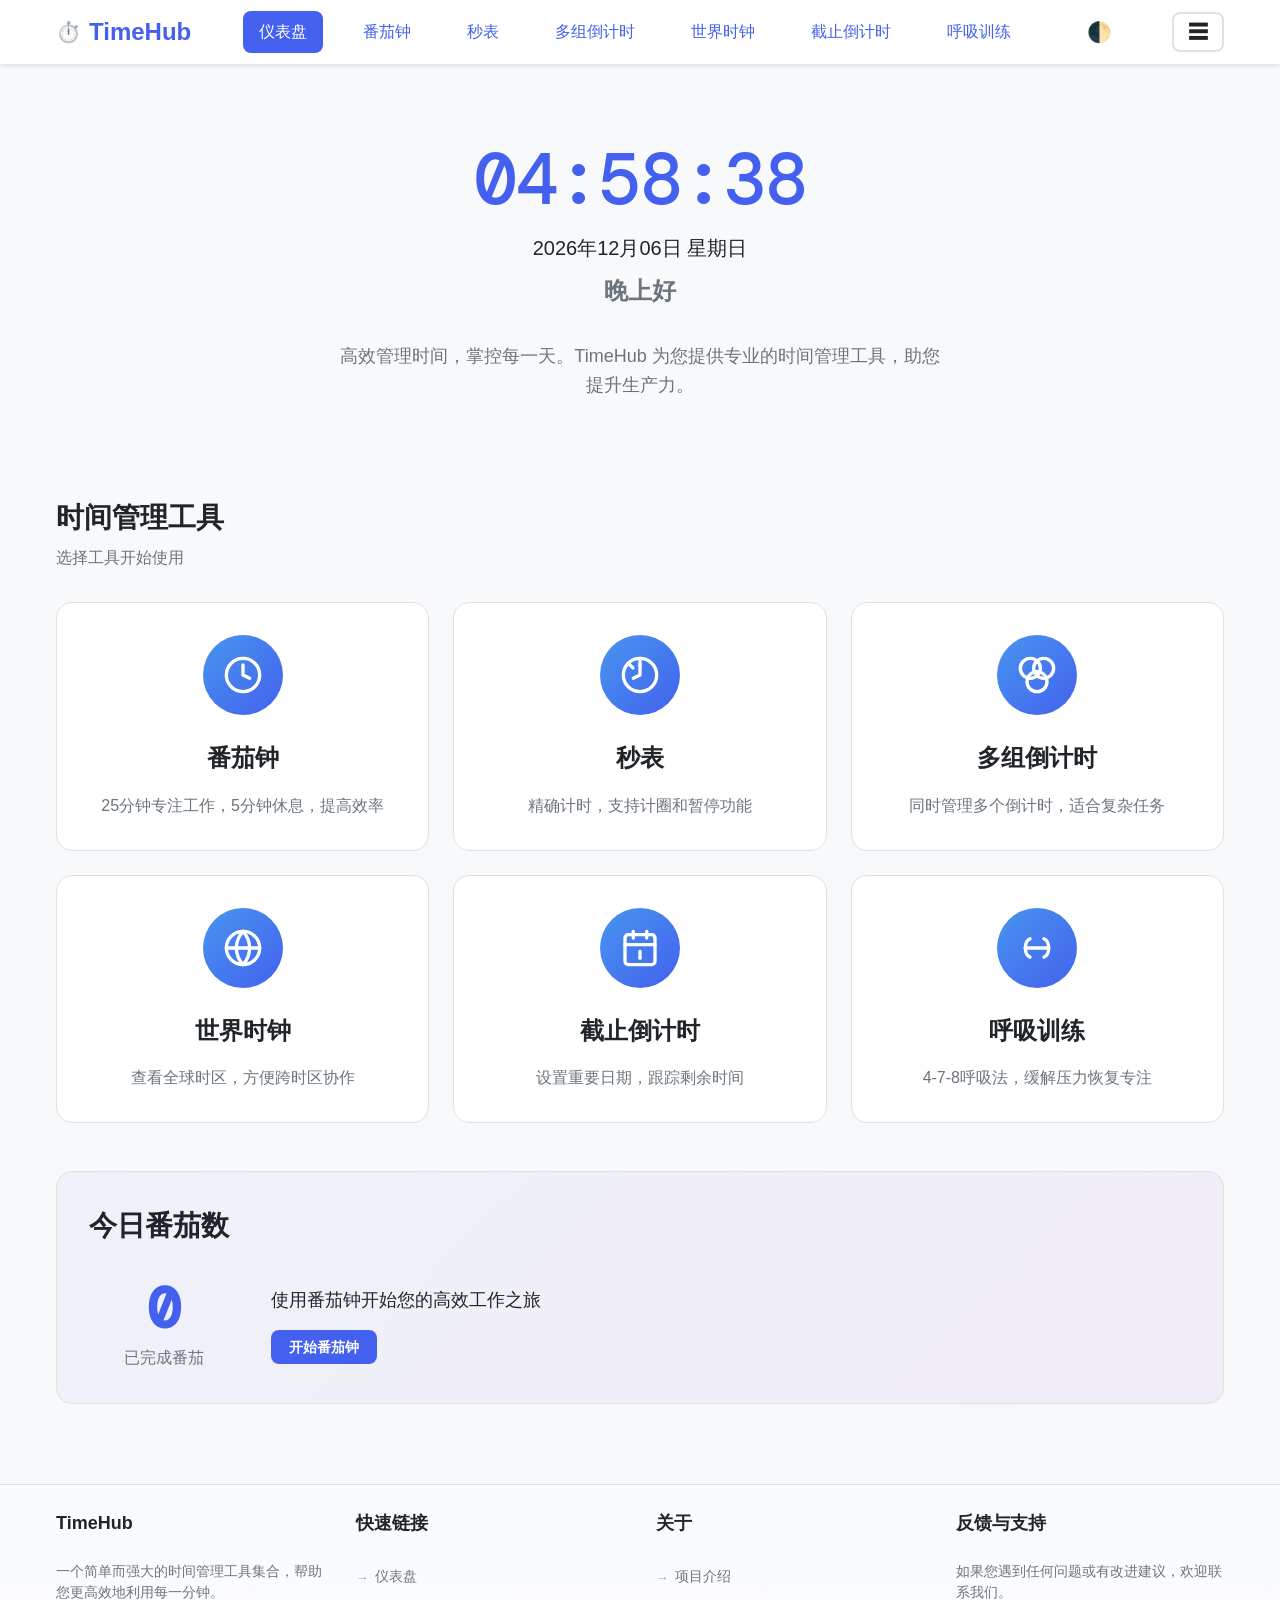
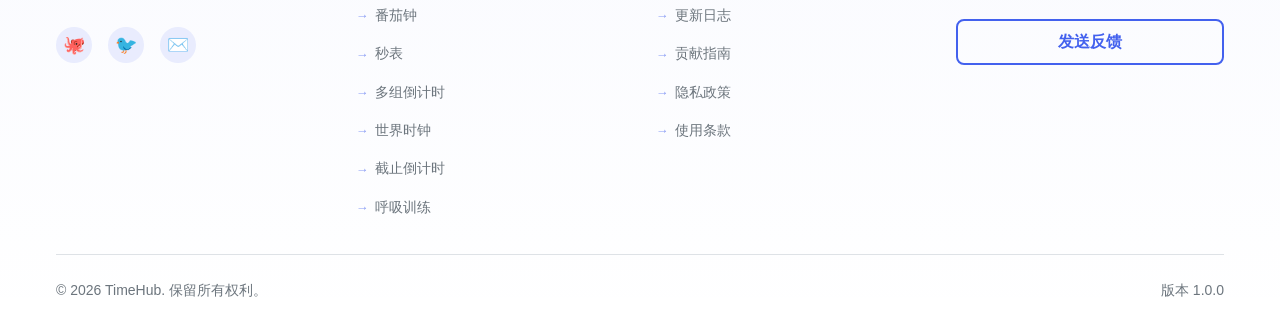
==== index.html @ 6e2247e0 "chore: 导入项目现状作为基线（修复前存档） TimeHub 纯前端时间管理工具集：番茄钟 / 秒表 / 多组倒计时 / 世界时钟 / 截止倒计时 / 呼吸训练，Vanilla JS + CSS，" ====
<!DOCTYPE html>
<html lang="zh-CN">
<head>
  <meta charset="UTF-8">
  <meta name="viewport" content="width=device-width, initial-scale=1.0">
  <title>TimeHub - 您的时间管理工具集</title>
  <meta name="description" content="TimeHub是一个集成了番茄钟、秒表、多组倒计时、世界时钟、截止倒计时和呼吸训练的时间管理工具网站。">
  <meta name="keywords" content="时间管理,番茄钟,秒表,倒计时,世界时钟,呼吸训练,工具集">
  <meta name="author" content="TimeHub Team">

  <!-- 样式表 -->
  <link rel="stylesheet" href="css/base.css">
  <link rel="stylesheet" href="css/layout.css">
  <link rel="stylesheet" href="css/components.css">
  <link rel="stylesheet" href="css/dashboard.css">

  <!-- 图标 -->
  <link rel="icon" href="assets/icons/dashboard.svg" type="image/svg+xml">

  <!-- PWA 相关（可选） -->
  <meta name="theme-color" content="#C0392B">
  <link rel="manifest" href="manifest.json" crossorigin="use-credentials">

  <!-- iOS 支持 -->
  <meta name="apple-mobile-web-app-capable" content="yes">
  <meta name="apple-mobile-web-app-status-bar-style" content="black-translucent">
  <link rel="apple-touch-icon" href="assets/icons/dashboard.svg">
</head>
<body>
  <!-- 导航栏 -->
  <header class="navbar">
    <div class="container">
      <a href="index.html" class="logo">
        <span class="logo-icon">⏱️</span>
        TimeHub
      </a>

      <nav class="nav-links">
        <a href="index.html" class="nav-link active">仪表盘</a>
        <a href="pomodoro.html" class="nav-link">番茄钟</a>
        <a href="stopwatch.html" class="nav-link">秒表</a>
        <a href="countdown.html" class="nav-link">多组倒计时</a>
        <a href="worldclock.html" class="nav-link">世界时钟</a>
        <a href="deadline.html" class="nav-link">截止倒计时</a>
        <a href="breathing.html" class="nav-link">呼吸训练</a>
      </nav>

      <!-- 主题切换按钮 -->
      <button class="theme-toggle" aria-label="切换主题">
        <span class="theme-icon">🌙</span>
      </button>

      <!-- 移动端菜单按钮 -->
      <button class="btn btn-secondary mobile-menu-btn desktop-hidden" aria-label="打开菜单">
        <span class="menu-icon">☰</span>
      </button>
    </div>
  </header>

  <!-- 移动端菜单（隐藏） -->
  <div class="mobile-menu mobile-hidden">
    <div class="mobile-menu-content">
      <a href="index.html" class="mobile-nav-link active">仪表盘</a>
      <a href="pomodoro.html" class="mobile-nav-link">番茄钟</a>
      <a href="stopwatch.html" class="mobile-nav-link">秒表</a>
      <a href="countdown.html" class="mobile-nav-link">多组倒计时</a>
      <a href="worldclock.html" class="mobile-nav-link">世界时钟</a>
      <a href="deadline.html" class="mobile-nav-link">截止倒计时</a>
      <a href="breathing.html" class="mobile-nav-link">呼吸训练</a>
    </div>
  </div>

  <!-- 主内容 -->
  <main class="main-content">
    <div class="container">
      <!-- 顶部大区域：实时时钟、日期、问候语 -->
      <section class="hero-section">
        <div class="hero-content">
          <div class="clock-container">
            <div class="digital-clock" id="digital-clock">00:00:00</div>
            <div class="date-greeting">
              <span class="today-date" id="today-date">2024年1月1日 星期一</span>
              <span class="greeting" id="greeting">早上好</span>
            </div>
          </div>
          <div class="hero-description">
            <p>高效管理时间，掌控每一天。TimeHub 为您提供专业的时间管理工具，助您提升生产力。</p>
          </div>
        </div>
      </section>

      <!-- 功能入口卡片网格 -->
      <section class="tools-section">
        <div class="section-header">
          <h2 class="section-title">时间管理工具</h2>
          <p class="section-subtitle">选择工具开始使用</p>
        </div>

        <div class="tools-grid">
          <!-- 番茄钟卡片 -->
          <a href="pomodoro.html" class="tool-card">
            <div class="tool-icon-wrapper">
              <img src="assets/icons/pomodoro.svg" alt="番茄钟" class="tool-icon">
            </div>
            <h3 class="tool-name">番茄钟</h3>
            <p class="tool-description">25分钟专注工作，5分钟休息，提高效率</p>
          </a>

          <!-- 秒表卡片 -->
          <a href="stopwatch.html" class="tool-card">
            <div class="tool-icon-wrapper">
              <img src="assets/icons/stopwatch.svg" alt="秒表" class="tool-icon">
            </div>
            <h3 class="tool-name">秒表</h3>
            <p class="tool-description">精确计时，支持计圈和暂停功能</p>
          </a>

          <!-- 多组倒计时卡片 -->
          <a href="countdown.html" class="tool-card">
            <div class="tool-icon-wrapper">
              <img src="assets/icons/multi-timer.svg" alt="多组倒计时" class="tool-icon">
            </div>
            <h3 class="tool-name">多组倒计时</h3>
            <p class="tool-description">同时管理多个倒计时，适合复杂任务</p>
          </a>

          <!-- 世界时钟卡片 -->
          <a href="worldclock.html" class="tool-card">
            <div class="tool-icon-wrapper">
              <img src="assets/icons/world-clock.svg" alt="世界时钟" class="tool-icon">
            </div>
            <h3 class="tool-name">世界时钟</h3>
            <p class="tool-description">查看全球时区，方便跨时区协作</p>
          </a>

          <!-- 截止倒计时卡片 -->
          <a href="deadline.html" class="tool-card">
            <div class="tool-icon-wrapper">
              <img src="assets/icons/deadline.svg" alt="截止倒计时" class="tool-icon">
            </div>
            <h3 class="tool-name">截止倒计时</h3>
            <p class="tool-description">设置重要日期，跟踪剩余时间</p>
          </a>

          <!-- 呼吸训练卡片 -->
          <a href="breathing.html" class="tool-card">
            <div class="tool-icon-wrapper">
              <img src="assets/icons/breathing.svg" alt="呼吸训练" class="tool-icon">
            </div>
            <h3 class="tool-name">呼吸训练</h3>
            <p class="tool-description">4-7-8呼吸法，缓解压力恢复专注</p>
          </a>
        </div>
      </section>

      <!-- 底部小区域：今日番茄数预览 -->
      <section class="tomato-preview">
        <div class="section-header">
          <h2 class="section-title">今日番茄数</h2>
        </div>
        <div class="tomato-stats">
          <div class="tomato-count">
            <span class="tomato-number" id="today-tomatoes">0</span>
            <span class="tomato-label">已完成番茄</span>
          </div>
          <div class="tomato-hint">
            <p>使用番茄钟开始您的高效工作之旅</p>
            <a href="pomodoro.html" class="btn btn-primary btn-sm">开始番茄钟</a>
          </div>
        </div>
      </section>
    </div>
  </main>

  <!-- 页脚 -->
  <footer class="footer">
    <div class="container">
      <div class="footer-content">
        <div class="footer-section">
          <h3 class="footer-title">TimeHub</h3>
          <p class="footer-description">
            一个简单而强大的时间管理工具集合，帮助您更高效地利用每一分钟。
          </p>
          <div class="footer-social">
            <a href="#" class="social-link" aria-label="GitHub">
              <span class="social-icon">🐙</span>
            </a>
            <a href="#" class="social-link" aria-label="Twitter">
              <span class="social-icon">🐦</span>
            </a>
            <a href="#" class="social-link" aria-label="Email">
              <span class="social-icon">✉️</span>
            </a>
          </div>
        </div>

        <div class="footer-section">
          <h3 class="footer-title">快速链接</h3>
          <ul class="footer-links">
            <li><a href="index.html">仪表盘</a></li>
            <li><a href="pomodoro.html">番茄钟</a></li>
            <li><a href="stopwatch.html">秒表</a></li>
            <li><a href="countdown.html">多组倒计时</a></li>
            <li><a href="worldclock.html">世界时钟</a></li>
            <li><a href="deadline.html">截止倒计时</a></li>
            <li><a href="breathing.html">呼吸训练</a></li>
          </ul>
        </div>

        <div class="footer-section">
          <h3 class="footer-title">关于</h3>
          <ul class="footer-links">
            <li><a href="#">项目介绍</a></li>
            <li><a href="#">更新日志</a></li>
            <li><a href="#">贡献指南</a></li>
            <li><a href="#">隐私政策</a></li>
            <li><a href="#">使用条款</a></li>
          </ul>
        </div>

        <div class="footer-section">
          <h3 class="footer-title">反馈与支持</h3>
          <p class="footer-description">
            如果您遇到任何问题或有改进建议，欢迎联系我们。
          </p>
          <a href="mailto:support@timehub.example.com" class="btn btn-outline">发送反馈</a>
        </div>
      </div>

      <div class="footer-bottom">
        <p>&copy; <span id="current-year">2024</span> TimeHub. 保留所有权利。</p>
        <p class="footer-version">版本 <span id="app-version">1.0.0</span></p>
      </div>
    </div>
  </footer>

  <!-- JavaScript 文件 -->
  <script src="js/common.js"></script>
  <script src="js/toast.js"></script>
  <script src="js/utils.js"></script>
  <script src="js/dashboard.js"></script>

  <!-- 内联脚本 -->
  <script>
    // 设置当前年份和应用版本
    document.getElementById('current-year').textContent = new Date().getFullYear();
    document.getElementById('app-version').textContent = TimeHub?.CONSTANTS?.VERSION || '1.0.0';

    // ===== 实时时钟功能 =====
    function updateClock() {
      const now = new Date();
      const hours = now.getHours().toString().padStart(2, '0');
      const minutes = now.getMinutes().toString().padStart(2, '0');
      const seconds = now.getSeconds().toString().padStart(2, '0');

      document.getElementById('digital-clock').textContent = `${hours}:${minutes}:${seconds}`;

      // 更新日期（中文格式）
      const year = now.getFullYear();
      const month = (now.getMonth() + 1).toString().padStart(2, '0');
      const day = now.getDate().toString().padStart(2, '0');
      const weekdays = ['星期日', '星期一', '星期二', '星期三', '星期四', '星期五', '星期六'];
      const weekday = weekdays[now.getDay()];

      document.getElementById('today-date').textContent = `${year}年${month}月${day}日 ${weekday}`;

      // 更新问候语
      const hour = now.getHours();
      let greeting = '晚上好';
      if (hour >= 5 && hour < 12) {
        greeting = '早上好';
      } else if (hour >= 12 && hour < 18) {
        greeting = '下午好';
      }
      document.getElementById('greeting').textContent = greeting;
    }

    // ===== 今日番茄数功能 =====
    function updateTomatoCount() {
      // 从localStorage读取今日番茄数
      // 假设数据存储在'timehub_pomodoro_stats'键中
      const today = new Date().toISOString().split('T')[0]; // YYYY-MM-DD
      const stats = TimeHubUtils.getLocalStorage('timehub_pomodoro_stats', {});
      const todayCount = stats[today] || 0;

      document.getElementById('today-tomatoes').textContent = todayCount;
    }

    // ===== 初始化 =====
    // 立即更新一次
    updateClock();
    updateTomatoCount();

    // 每秒更新时钟
    setInterval(updateClock, 1000);

    // 每30秒更新一次番茄数（防止其他页面更新数据）
    setInterval(updateTomatoCount, 30000);

    // ===== 移动端菜单切换 =====
    document.querySelector('.mobile-menu-btn')?.addEventListener('click', function() {
      const menu = document.querySelector('.mobile-menu');
      menu.classList.toggle('mobile-hidden');
    });

    // 点击菜单项后关闭移动菜单
    document.querySelectorAll('.mobile-nav-link').forEach(link => {
      link.addEventListener('click', () => {
        document.querySelector('.mobile-menu').classList.add('mobile-hidden');
      });
    });

    // 点击遮罩层关闭菜单
    document.querySelector('.mobile-menu')?.addEventListener('click', function(e) {
      if (e.target === this) {
        this.classList.add('mobile-hidden');
      }
    });
  </script>

  <!-- 移动端底部导航 -->
  <div class="mobile-bottom-nav">
    <a href="index.html" class="bottom-nav-item active">
      <span class="bottom-nav-icon">🏠</span>
      <span class="bottom-nav-label">首页</span>
    </a>
    <a href="pomodoro.html" class="bottom-nav-item">
      <span class="bottom-nav-icon">🍅</span>
      <span class="bottom-nav-label">番茄</span>
    </a>
    <a href="stopwatch.html" class="bottom-nav-item">
      <span class="bottom-nav-icon">⏱️</span>
      <span class="bottom-nav-label">秒表</span>
    </a>
    <a href="worldclock.html" class="bottom-nav-item">
      <span class="bottom-nav-icon">🌐</span>
      <span class="bottom-nav-label">世界</span>
    </a>
    <a href="breathing.html" class="bottom-nav-item">
      <span class="bottom-nav-icon">🧘</span>
      <span class="bottom-nav-label">呼吸</span>
    </a>
  </div>

  <!-- Service Worker 注册 -->
  <script>
    if ('serviceWorker' in navigator) {
      window.addEventListener('load', function() {
        navigator.serviceWorker.register('sw.js').then(function(registration) {
          console.log('Service Worker 注册成功：', registration.scope);
        }).catch(function(error) {
          console.log('Service Worker 注册失败：', error);
        });
      });
    }
  </script>
</body>
</html>
---- css/base.css ----
/* TimeHub - 基础样式 (CSS变量、重置、深色模式) */
/* 版本: 1.0 */

/* ===== CSS 自定义属性 (变量) ===== */
:root {
  /* 主色系 - 蓝色主题 */
  --primary-color: #4361ee;
  --primary-dark: #3a56d4;
  --primary-light: #4895ef;
  --secondary-color: #7209b7;
  --accent-color: #f72585;

  /* 中性色 */
  --bg-color: #f8f9fa;
  --surface-color: #ffffff;
  --text-color: #212529;
  --text-secondary: #6c757d;
  --border-color: #dee2e6;
  --shadow-color: rgba(0, 0, 0, 0.1);

  /* 语义色 */
  --success-color: #4cc9f0;
  --warning-color: #f8961e;
  --danger-color: #f72585;
  --info-color: #4361ee;

  /* 间距 */
  --spacing-xs: 0.25rem;
  --spacing-sm: 0.5rem;
  --spacing-md: 1rem;
  --spacing-lg: 1.5rem;
  --spacing-xl: 2rem;
  --spacing-xxl: 3rem;

  /* 边框 */
  --border-radius-sm: 4px;
  --border-radius-md: 8px;
  --border-radius-lg: 16px;
  --border-radius-xl: 24px;
  --border-radius-round: 50%;

  /* 阴影 */
  --shadow-sm: 0 2px 4px var(--shadow-color);
  --shadow-md: 0 4px 8px var(--shadow-color);
  --shadow-lg: 0 8px 16px var(--shadow-color);
  --shadow-xl: 0 16px 32px var(--shadow-color);

  /* 过渡 */
  --transition-fast: 150ms ease;
  --transition-normal: 300ms ease;
  --transition-slow: 500ms ease;

  /* 字体 */
  --font-family: -apple-system, BlinkMacSystemFont, 'Segoe UI', Roboto, Oxygen, Ubuntu, Cantarell, 'Open Sans', 'Helvetica Neue', sans-serif;
  --font-family-mono: 'SF Mono', Monaco, 'Cascadia Code', 'Roboto Mono', monospace;

  /* 布局 */
  --max-width: 1200px;
  --header-height: 64px;
  --footer-height: 80px;
}

/* ===== CSS 重置 ===== */
*,
*::before,
*::after {
  box-sizing: border-box;
  margin: 0;
  padding: 0;
}

html {
  font-size: 16px;
  scroll-behavior: smooth;
}

body {
  font-family: var(--font-family);
  font-size: 1rem;
  line-height: 1.6;
  color: var(--text-color);
  background-color: var(--bg-color);
  min-height: 100vh;
  display: flex;
  flex-direction: column;
}

img,
picture,
video,
canvas,
svg {
  display: block;
  max-width: 100%;
}

input,
button,
textarea,
select {
  font: inherit;
  color: inherit;
}

button {
  background: none;
  border: none;
  cursor: pointer;
}

a {
  color: var(--primary-color);
  text-decoration: none;
  transition: color var(--transition-fast);
}

a:hover {
  color: var(--primary-dark);
}

ul,
ol {
  list-style-position: inside;
}

/* ===== 深色模式 ===== */
@media (prefers-color-scheme: dark) {
  :root {
    --bg-color: #121212;
    --surface-color: #1e1e1e;
    --text-color: #f8f9fa;
    --text-secondary: #adb5bd;
    --border-color: #495057;
    --shadow-color: rgba(0, 0, 0, 0.3);
  }
}

/* ===== 强制主题类 ===== */
.theme-dark {
  --bg-color: #121212;
  --surface-color: #1e1e1e;
  --text-color: #f8f9fa;
  --text-secondary: #adb5bd;
  --border-color: #495057;
  --shadow-color: rgba(0, 0, 0, 0.3);
}

.theme-light {
  --bg-color: #f8f9fa;
  --surface-color: #ffffff;
  --text-color: #212529;
  --text-secondary: #6c757d;
  --border-color: #dee2e6;
  --shadow-color: rgba(0, 0, 0, 0.1);
}

/* ===== 打印样式 ===== */
@media print {
  .no-print {
    display: none;
  }

  body {
    background-color: white;
    color: black;
  }

  a {
    color: black;
    text-decoration: underline;
  }
}
---- css/layout.css ----
/* TimeHub - 布局样式 (导航栏、页脚、容器) */
/* 版本: 1.0 */

/* ===== 容器布局 ===== */
.container {
  width: 100%;
  max-width: var(--max-width);
  margin: 0 auto;
  padding: 0 var(--spacing-md);
}

/* ===== 导航栏 ===== */
.navbar {
  position: sticky;
  top: 0;
  z-index: 100;
  background-color: var(--surface-color);
  box-shadow: var(--shadow-sm);
  height: var(--header-height);
  display: flex;
  align-items: center;
}

.navbar .container {
  display: flex;
  align-items: center;
  justify-content: space-between;
}

.logo {
  font-size: 1.5rem;
  font-weight: 700;
  color: var(--primary-color);
  display: flex;
  align-items: center;
  gap: var(--spacing-sm);
}

.logo-icon {
  font-size: 1.25rem;
}

.nav-links {
  display: flex;
  gap: var(--spacing-lg);
}

.nav-link {
  font-weight: 500;
  padding: var(--spacing-sm) var(--spacing-md);
  border-radius: var(--border-radius-md);
  transition: background-color var(--transition-fast), color var(--transition-fast);
}

.nav-link:hover {
  background-color: rgba(67, 97, 238, 0.1);
}

.nav-link.active {
  background-color: var(--primary-color);
  color: white;
}

/* 主题切换按钮 */
.theme-toggle {
  display: flex;
  align-items: center;
  justify-content: center;
  width: 40px;
  height: 40px;
  border-radius: var(--border-radius-md);
  background-color: transparent;
  color: var(--text-color);
  transition: background-color var(--transition-fast);
}

.theme-toggle:hover {
  background-color: rgba(0, 0, 0, 0.05);
}

@media (prefers-color-scheme: dark) {
  .theme-toggle:hover {
    background-color: rgba(255, 255, 255, 0.1);
  }
}

.theme-icon {
  font-size: 1.25rem;
}

/* 移动端菜单按钮 */
.mobile-menu-btn {
  display: none;
  align-items: center;
  justify-content: center;
  width: 40px;
  height: 40px;
  border-radius: var(--border-radius-md);
  background-color: transparent;
  color: var(--text-color);
}

.menu-icon {
  font-size: 1.25rem;
}

/* ===== 页脚 ===== */
.footer {
  background-color: var(--surface-color);
  background-image: linear-gradient(to bottom, rgba(67, 97, 238, 0.03), transparent);
  border-top: 1px solid var(--border-color);
  padding: var(--spacing-lg) 0;
  margin-top: auto;
}

.footer-content {
  text-align: center;
  color: var(--text-secondary);
}

.footer-bottom {
  display: flex;
  align-items: center;
  justify-content: space-between;
  padding-top: var(--spacing-lg);
  border-top: 1px solid var(--border-color);
  font-size: 0.875rem;
  color: var(--text-secondary);
}

/* ===== 页脚内容布局 ===== */
.footer-content {
  display: grid;
  grid-template-columns: repeat(4, 1fr);
  gap: var(--spacing-xl);
  margin-bottom: var(--spacing-xl);
  text-align: left;
}

.footer-section {
  display: flex;
  flex-direction: column;
  gap: var(--spacing-md);
}

.footer-title {
  font-size: 1.125rem;
  font-weight: 700;
  color: var(--text-color);
  margin: 0 0 var(--spacing-sm) 0;
}

.footer-description {
  font-size: 0.875rem;
  line-height: 1.5;
  color: var(--text-secondary);
  margin: 0;
}

.footer-links {
  list-style: none;
  padding: 0;
  margin: 0;
  display: flex;
  flex-direction: column;
  gap: var(--spacing-sm);
}

.footer-links li {
  margin: 0;
  position: relative;
  padding-left: 1.2rem;
}

.footer-links li::before {
  content: '→';
  position: absolute;
  left: 0;
  top: 0.5em;
  color: var(--primary-color);
  opacity: 0.6;
  transition: opacity var(--transition-fast);
  font-size: 0.8rem;
}

.footer-links li:hover::before {
  opacity: 1;
}

.footer-links a {
  color: var(--text-secondary);
  text-decoration: none;
  font-size: 0.875rem;
  transition: color var(--transition-fast);
  display: inline-block;
  padding: var(--spacing-xs) 0;
}

.footer-links a:hover {
  color: var(--primary-color);
  transform: translateX(4px);
}

.footer-social {
  display: flex;
  gap: var(--spacing-md);
  margin-top: var(--spacing-sm);
}

.social-link {
  display: flex;
  align-items: center;
  justify-content: center;
  width: 36px;
  height: 36px;
  border-radius: var(--border-radius-round);
  background-color: rgba(67, 97, 238, 0.1);
  color: var(--primary-color);
  transition: all var(--transition-fast);
}

.social-link:hover {
  background-color: var(--primary-color);
  color: white;
  transform: translateY(-2px);
}

.social-icon {
  font-size: 1.125rem;
}

/* ===== 响应式页脚 ===== */
@media (max-width: 1024px) {
  .footer-content {
    grid-template-columns: repeat(2, 1fr);
    gap: var(--spacing-lg);
  }
}

@media (max-width: 640px) {
  .footer-content {
    grid-template-columns: 1fr;
    gap: var(--spacing-lg);
    margin-bottom: var(--spacing-lg);
  }

  .footer-section {
    text-align: center;
    align-items: center;
    padding: var(--spacing-md) 0;
  }

  .footer-title {
    font-size: 1.125rem;
  }

  .footer-description {
    font-size: 0.8125rem;
    line-height: 1.4;
    max-width: 280px;
    margin: 0 auto;
  }

  .footer-links {
    gap: var(--spacing-xs);
  }

  .footer-links a {
    font-size: 0.8125rem;
    padding: var(--spacing-xs) 0;
  }

  .footer-links a:hover {
    transform: translateX(0);
  }

  .footer-bottom {
    padding-top: var(--spacing-md);
    font-size: 0.75rem;
  }
}

/* ===== 主内容区域 ===== */
.main-content {
  flex: 1;
  padding: var(--spacing-xl) 0;
}

/* ===== 响应式布局 ===== */
@media (max-width: 768px) {
  .nav-links {
    display: none;
  }

  .theme-toggle {
    display: none;
  }

  .mobile-menu-btn {
    display: flex;
  }

  .footer-bottom {
    flex-direction: column;
    gap: var(--spacing-md);
    text-align: center;
  }

  /* 移动端底部导航优化 */
  .mobile-bottom-nav {
    padding: var(--spacing-xs) 0;
  }

  .bottom-nav-icon {
    font-size: 1.125rem;
    margin-bottom: 1px;
  }

  .bottom-nav-label {
    font-size: 0.6875rem;
    font-weight: 500;
  }
}

/* ===== 移动端菜单 ===== */
.mobile-menu {
  position: fixed;
  top: 0;
  left: 0;
  width: 100%;
  height: 100%;
  background: rgba(0, 0, 0, 0.5);
  z-index: 999;
  display: none;
}

.mobile-menu.show {
  display: flex;
}

.mobile-menu-content {
  width: 80%;
  max-width: 300px;
  background: var(--surface-color);
  padding: var(--spacing-xl);
  display: flex;
  flex-direction: column;
  gap: var(--spacing-md);
}

.mobile-nav-link {
  padding: var(--spacing-md) var(--spacing-lg);
  border-radius: var(--border-radius-md);
  font-weight: 500;
  color: var(--text-color);
  transition: background-color var(--transition-fast);
}

.mobile-nav-link:hover,
.mobile-nav-link.active {
  background-color: rgba(67, 97, 238, 0.1);
  color: var(--primary-color);
}

/* ===== 移动端底部导航 ===== */
.mobile-bottom-nav {
  display: none;
  position: fixed;
  bottom: 0;
  left: 0;
  right: 0;
  z-index: 999;
  background-color: var(--surface-color);
  border-top: 1px solid var(--border-color);
  padding: var(--spacing-sm) 0;
  box-shadow: 0 -2px 10px rgba(0, 0, 0, 0.1);
}

.bottom-nav-item {
  flex: 1;
  display: flex;
  flex-direction: column;
  align-items: center;
  justify-content: center;
  padding: var(--spacing-sm);
  text-decoration: none;
  color: var(--text-secondary);
  transition: color var(--transition-fast);
}

.bottom-nav-item.active {
  color: var(--primary-color);
}

.bottom-nav-icon {
  font-size: 1.25rem;
  margin-bottom: 2px;
}

.bottom-nav-label {
  font-size: 0.75rem;
  font-weight: 500;
}

@media (max-width: 768px) {
  .mobile-bottom-nav {
    display: flex;
  }
}
---- css/components.css ----
/* TimeHub - 组件样式 (按钮、卡片、输入框、Toggle开关、徽章) */
/* 版本: 1.0 */

/* ===== 按钮 ===== */
.btn {
  display: inline-flex;
  align-items: center;
  justify-content: center;
  padding: var(--spacing-sm) var(--spacing-lg);
  border-radius: var(--border-radius-md);
  font-weight: 600;
  transition: all var(--transition-fast);
  border: 2px solid transparent;
  white-space: nowrap;
  cursor: pointer;
}

.btn-primary {
  background-color: var(--primary-color);
  color: white;
}

.btn-primary:hover {
  background-color: var(--primary-dark);
  transform: translateY(-2px);
  box-shadow: var(--shadow-md);
}

.btn-secondary {
  background-color: var(--surface-color);
  color: var(--text-color);
  border-color: var(--border-color);
}

.btn-secondary:hover {
  border-color: var(--primary-color);
  color: var(--primary-color);
}

.btn-outline {
  background-color: transparent;
  color: var(--primary-color);
  border-color: var(--primary-color);
}

.btn-outline:hover {
  background-color: var(--primary-color);
  color: white;
}

.btn-sm {
  padding: var(--spacing-xs) var(--spacing-md);
  font-size: 0.875rem;
}

.btn-lg {
  padding: var(--spacing-md) var(--spacing-xl);
  font-size: 1.125rem;
}

/* ===== 卡片 ===== */
.card {
  background-color: var(--surface-color);
  border-radius: var(--border-radius-lg);
  box-shadow: var(--shadow-sm);
  padding: var(--spacing-lg);
  transition: box-shadow var(--transition-normal), transform var(--transition-normal);
}

.card:hover {
  box-shadow: var(--shadow-md);
  transform: translateY(-4px);
}

/* ===== 表单元素 ===== */
.input {
  width: 100%;
  padding: var(--spacing-sm) var(--spacing-md);
  border: 1px solid var(--border-color);
  border-radius: var(--border-radius-md);
  background-color: var(--surface-color);
  color: var(--text-color);
  transition: border-color var(--transition-fast);
}

.input:focus {
  outline: none;
  border-color: var(--primary-color);
  box-shadow: 0 0 0 3px rgba(67, 97, 238, 0.1);
}

.label {
  display: block;
  margin-bottom: var(--spacing-xs);
  font-weight: 600;
  color: var(--text-color);
}

/* ===== Toggle开关 ===== */
.toggle {
  position: relative;
  display: inline-block;
  width: 60px;
  height: 34px;
}

.toggle input {
  opacity: 0;
  width: 0;
  height: 0;
}

.toggle-slider {
  position: absolute;
  cursor: pointer;
  top: 0;
  left: 0;
  right: 0;
  bottom: 0;
  background-color: var(--border-color);
  border-radius: 34px;
  transition: background-color var(--transition-fast);
}

.toggle-slider:before {
  position: absolute;
  content: "";
  height: 26px;
  width: 26px;
  left: 4px;
  bottom: 4px;
  background-color: white;
  border-radius: 50%;
  transition: transform var(--transition-fast);
}

.toggle input:checked + .toggle-slider {
  background-color: var(--primary-color);
}

.toggle input:checked + .toggle-slider:before {
  transform: translateX(26px);
}

.toggle input:focus + .toggle-slider {
  box-shadow: 0 0 0 3px rgba(67, 97, 238, 0.1);
}

/* ===== 徽章 ===== */
.badge {
  display: inline-flex;
  align-items: center;
  justify-content: center;
  padding: var(--spacing-xs) var(--spacing-sm);
  border-radius: var(--border-radius-sm);
  font-size: 0.75rem;
  font-weight: 600;
  line-height: 1;
  white-space: nowrap;
}

.badge-primary {
  background-color: var(--primary-color);
  color: white;
}

.badge-secondary {
  background-color: var(--surface-color);
  color: var(--text-color);
  border: 1px solid var(--border-color);
}

.badge-success {
  background-color: var(--success-color);
  color: white;
}

.badge-warning {
  background-color: var(--warning-color);
  color: white;
}

.badge-danger {
  background-color: var(--danger-color);
  color: white;
}

.badge-info {
  background-color: var(--info-color);
  color: white;
}

/* ===== 工具提示 ===== */
.tooltip {
  position: relative;
  display: inline-block;
}

.tooltip .tooltip-text {
  visibility: hidden;
  position: absolute;
  z-index: 1;
  background-color: var(--text-color);
  color: var(--bg-color);
  text-align: center;
  padding: var(--spacing-xs) var(--spacing-sm);
  border-radius: var(--border-radius-sm);
  font-size: 0.875rem;
  white-space: nowrap;
  bottom: 125%;
  left: 50%;
  transform: translateX(-50%);
  opacity: 0;
  transition: opacity var(--transition-fast);
}

.tooltip:hover .tooltip-text {
  visibility: visible;
  opacity: 1;
}

/* ===== 加载指示器 ===== */
.spinner {
  display: inline-block;
  width: 40px;
  height: 40px;
  border: 3px solid var(--border-color);
  border-top-color: var(--primary-color);
  border-radius: 50%;
  animation: spin 1s linear infinite;
}

@keyframes spin {
  to { transform: rotate(360deg); }
}

/* ===== 辅助类 ===== */
.hidden {
  display: none !important;
}

.visually-hidden {
  position: absolute;
  width: 1px;
  height: 1px;
  padding: 0;
  margin: -1px;
  overflow: hidden;
  clip: rect(0, 0, 0, 0);
  white-space: nowrap;
  border: 0;
}

.full-width {
  width: 100%;
}

.full-height {
  height: 100%;
}

.rounded {
  border-radius: var(--border-radius-md);
}

.rounded-lg {
  border-radius: var(--border-radius-lg);
}

.rounded-full {
  border-radius: var(--border-radius-round);
}

.shadow {
  box-shadow: var(--shadow-sm);
}

.shadow-lg {
  box-shadow: var(--shadow-lg);
}

/* ===== 深色模式适配 ===== */
@media (prefers-color-scheme: dark) {
  .btn-secondary:hover {
    background-color: rgba(255, 255, 255, 0.1);
  }

  .input::placeholder {
    color: var(--text-secondary);
  }

  .card {
    border: 1px solid var(--border-color);
  }

  .tooltip {
    background-color: var(--surface-color);
    border: 1px solid var(--border-color);
  }
}

/* 主题类适配 */
.theme-dark .btn-secondary:hover,
.theme-dark .btn-outline:hover {
  background-color: rgba(255, 255, 255, 0.1);
}

.theme-dark .card {
  border: 1px solid var(--border-color);
}

.theme-dark .modal {
  background-color: var(--surface-color);
  border: 1px solid var(--border-color);
}
---- css/dashboard.css ----
/* TimeHub - 首页仪表盘样式 */
/* 版本: 1.0 */

/* ===== 导入字体 ===== */
@import url('https://fonts.googleapis.com/css2?family=DM+Mono:wght@300;400;500&display=swap');

/* ===== 通用布局 ===== */
.main-content {
  flex: 1;
  padding: var(--spacing-xl) 0;
}

.container {
  width: 100%;
  max-width: var(--max-width);
  margin: 0 auto;
  padding: 0 var(--spacing-md);
}

.section-header {
  margin-bottom: var(--spacing-xl);
}

.section-title {
  font-size: 1.75rem;
  font-weight: 700;
  color: var(--text-color);
  margin: 0 0 var(--spacing-xs) 0;
}

.section-subtitle {
  font-size: 1rem;
  color: var(--text-secondary);
  margin: 0;
}

/* ===== 顶部大区域 ===== */
.hero-section {
  margin-bottom: var(--spacing-xxl);
  padding: var(--spacing-xxl) 0;
  text-align: center;
}

.hero-content {
  max-width: 800px;
  margin: 0 auto;
}

.clock-container {
  margin-bottom: var(--spacing-xl);
}

.digital-clock {
  font-family: 'DM Mono', monospace;
  font-size: 4.5rem;
  font-weight: 500;
  color: var(--primary-color);
  line-height: 1;
  margin-bottom: var(--spacing-md);
  letter-spacing: -0.02em;
}

.date-greeting {
  display: flex;
  flex-direction: column;
  gap: var(--spacing-sm);
  align-items: center;
}

.today-date {
  font-size: 1.25rem;
  color: var(--text-color);
  font-weight: 500;
}

.greeting {
  font-size: 1.5rem;
  color: var(--text-secondary);
  font-weight: 600;
}

.hero-description {
  max-width: 600px;
  margin: 0 auto;
}

.hero-description p {
  font-size: 1.125rem;
  line-height: 1.6;
  color: var(--text-secondary);
  margin: 0;
}

/* ===== 功能入口卡片网格 ===== */
.tools-section {
  margin-bottom: var(--spacing-xxl);
}

.tools-grid {
  display: grid;
  grid-template-columns: repeat(auto-fill, minmax(300px, 1fr));
  gap: var(--spacing-lg);
}

.tool-card {
  display: flex;
  flex-direction: column;
  align-items: center;
  text-align: center;
  padding: var(--spacing-xl);
  background-color: var(--surface-color);
  border-radius: var(--border-radius-lg);
  border: 1px solid var(--border-color);
  transition: all var(--transition-normal);
  text-decoration: none;
  color: inherit;
  position: relative;
  z-index: 1;
  cursor: pointer;
}

.tool-card:hover {
  transform: translateY(-8px);
  box-shadow: var(--shadow-xl);
  border-color: var(--primary-color);
  color: inherit;
}

.tool-icon-wrapper {
  width: 80px;
  height: 80px;
  display: flex;
  align-items: center;
  justify-content: center;
  margin-bottom: var(--spacing-lg);
  background: linear-gradient(135deg, var(--primary-light) 0%, var(--primary-color) 100%);
  border-radius: var(--border-radius-round);
  padding: var(--spacing-md);
}

.tool-icon {
  width: 40px;
  height: 40px;
  object-fit: contain;
  filter: brightness(0) invert(1);
}

.tool-name {
  font-size: 1.5rem;
  font-weight: 700;
  color: var(--text-color);
  margin: 0 0 var(--spacing-md) 0;
  white-space: nowrap;
  overflow: hidden;
  text-overflow: ellipsis;
  text-align: center;
  width: 100%;
}

.tool-description {
  font-size: 1rem;
  line-height: 1.5;
  color: var(--text-secondary);
  margin: 0;
  flex: 1;
  display: -webkit-box;
  -webkit-line-clamp: 3;
  -webkit-box-orient: vertical;
  overflow: hidden;
  text-overflow: ellipsis;
  max-height: 4.5em; /* 3行 * 1.5行高 */
}

/* ===== 底部番茄数预览 ===== */
.tomato-preview {
  margin-bottom: var(--spacing-xxl);
  padding: var(--spacing-xl);
  background: linear-gradient(135deg, rgba(67, 97, 238, 0.05) 0%, rgba(114, 9, 183, 0.05) 100%);
  border-radius: var(--border-radius-lg);
  border: 1px solid var(--border-color);
}

.tomato-stats {
  display: flex;
  align-items: center;
  justify-content: space-between;
  gap: var(--spacing-xl);
}

.tomato-count {
  text-align: center;
  min-width: 150px;
}

.tomato-number {
  display: block;
  font-family: 'DM Mono', monospace;
  font-size: 3.5rem;
  font-weight: 700;
  color: var(--primary-color);
  line-height: 1;
  margin-bottom: var(--spacing-sm);
}

.tomato-label {
  font-size: 1rem;
  color: var(--text-secondary);
  font-weight: 500;
}

.tomato-hint {
  flex: 1;
  display: flex;
  flex-direction: column;
  gap: var(--spacing-md);
  align-items: flex-start;
}

.tomato-hint p {
  font-size: 1.125rem;
  color: var(--text-color);
  margin: 0;
  line-height: 1.5;
}

/* ===== 响应式设计 ===== */
@media (max-width: 1024px) {
  .digital-clock {
    font-size: 3.5rem;
  }

  .tools-grid {
    grid-template-columns: repeat(auto-fill, minmax(250px, 1fr));
  }
}

@media (max-width: 768px) {
  .hero-section {
    padding: var(--spacing-xl) 0;
    margin-bottom: var(--spacing-xl);
  }

  .clock-container {
    margin-bottom: var(--spacing-lg);
  }

  .digital-clock {
    font-size: 2.75rem;
    margin-bottom: var(--spacing-sm);
  }

  .today-date {
    font-size: 1.125rem;
  }

  .greeting {
    font-size: 1.25rem;
  }

  .tools-grid {
    grid-template-columns: 1fr;
  }

  .tool-name {
    white-space: normal;
    font-size: 1.375rem;
    line-height: 1.3;
  }

  .tomato-stats {
    flex-direction: column;
    text-align: center;
    gap: var(--spacing-lg);
  }

  .tomato-hint {
    align-items: center;
    text-align: center;
  }
}

@media (max-width: 480px) {
  .digital-clock {
    font-size: 2.25rem;
    margin-bottom: var(--spacing-xs);
  }

  .clock-container {
    margin-bottom: var(--spacing-md);
  }

  .date-greeting {
    gap: var(--spacing-xs);
  }

  .today-date {
    font-size: 1rem;
  }

  .greeting {
    font-size: 1.125rem;
  }

  .tomato-number {
    font-size: 2.75rem;
  }

  .tool-card {
    padding: var(--spacing-lg);
  }

  .tool-name {
    font-size: 1.25rem;
    line-height: 1.4;
  }

  .tool-description {
    font-size: 0.9375rem;
    line-height: 1.4;
  }

  .tool-icon-wrapper {
    width: 64px;
    height: 64px;
    padding: var(--spacing-md);
  }

  .tool-icon {
    width: 32px;
    height: 32px;
  }
}

/* ===== 暗色主题优化 ===== */
@media (prefers-color-scheme: dark) {
  .tomato-preview {
    background: linear-gradient(135deg, rgba(67, 97, 238, 0.1) 0%, rgba(114, 9, 183, 0.1) 100%);
  }

  .tool-card {
    background-color: var(--surface-color);
    border-color: var(--border-color);
  }

  .tool-card:hover {
    border-color: var(--primary-color);
  }
}
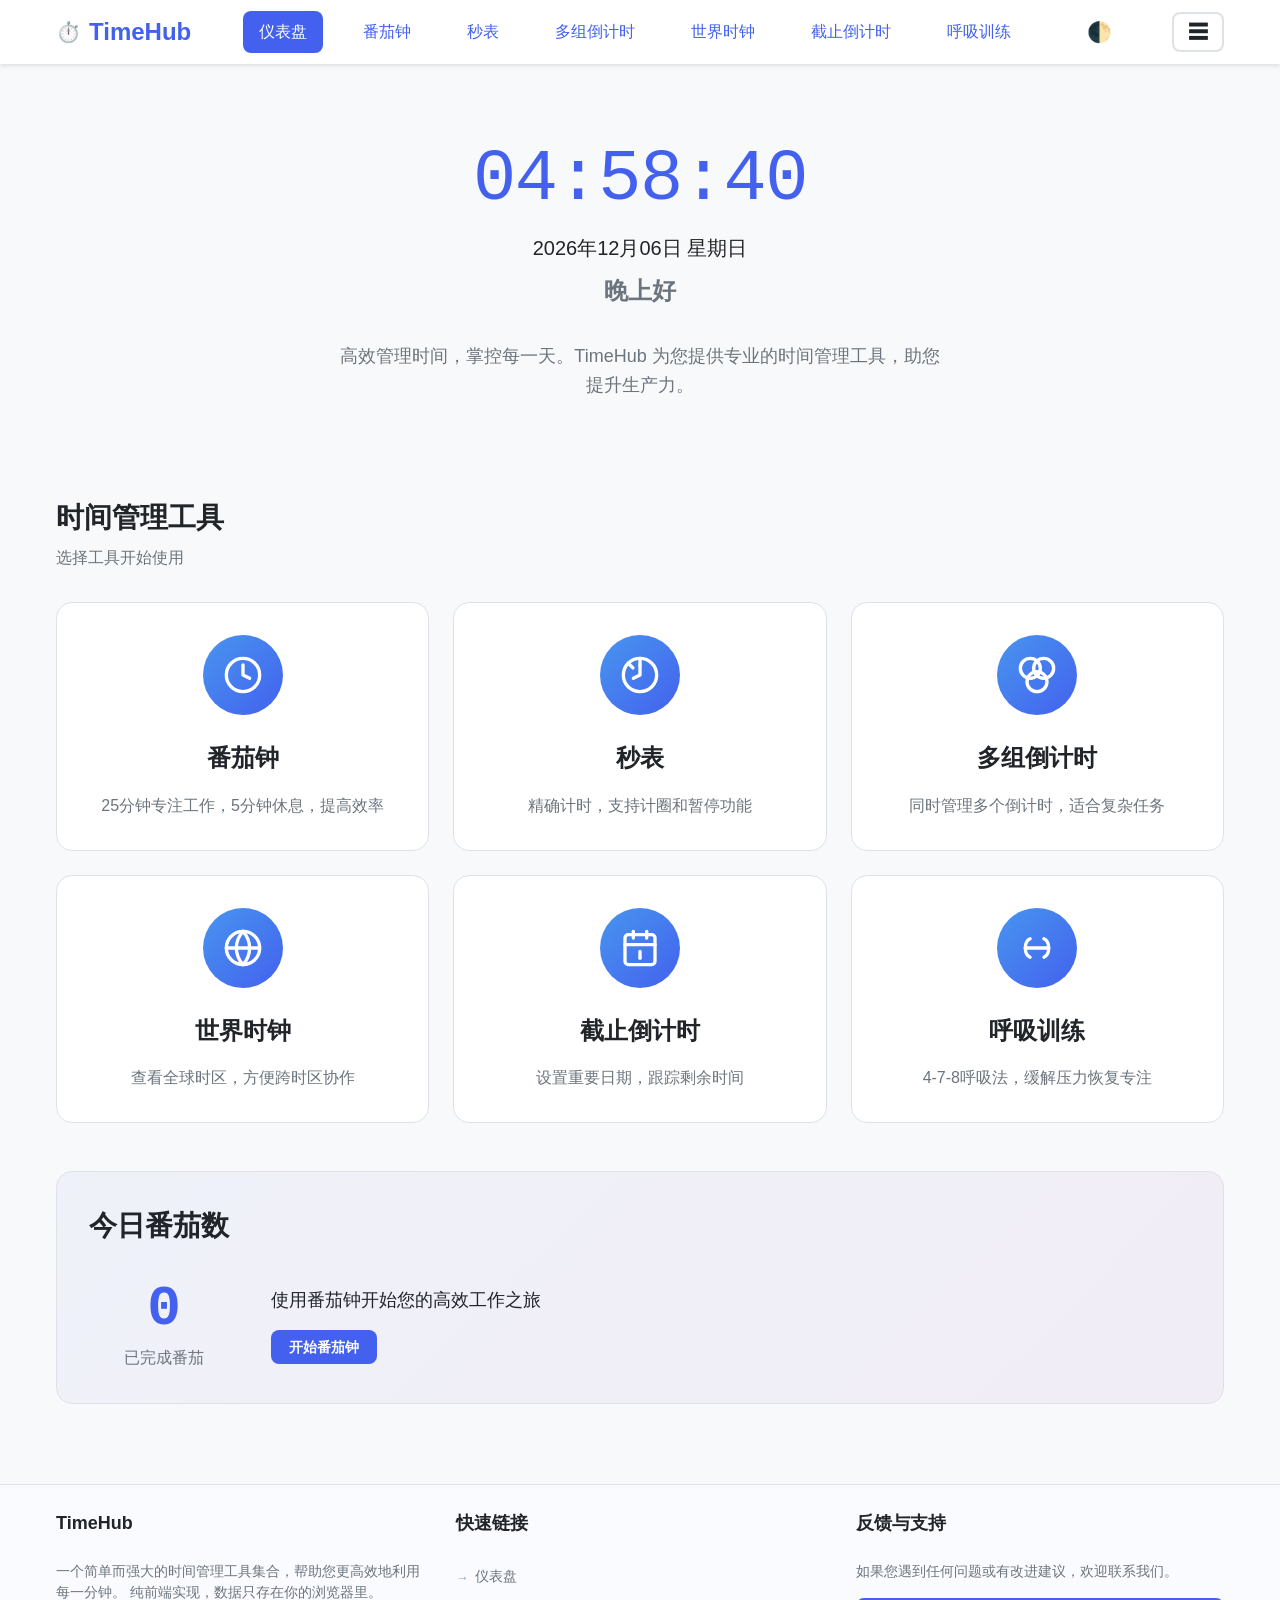
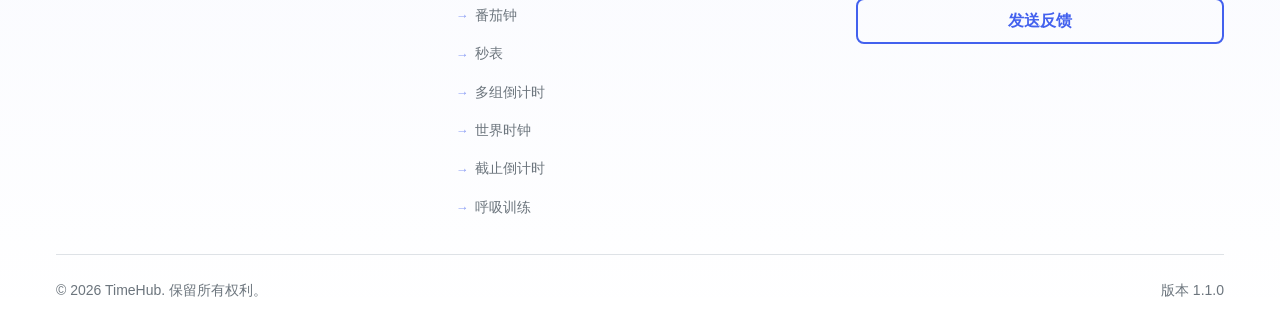
==== commit 6edfa565: "fix: 修复主题机制、离线缓存与排版缺陷，并清理死代码 主题（"点了切换没反应"的真凶） - 全站统一为 <html data-theme> 单一入口，消除两套机制并存（切换按钮改类名、   呼吸训" ====
--- a/index.html
+++ b/index.html
@@ -5,8 +5,28 @@
   <meta name="viewport" content="width=device-width, initial-scale=1.0">
   <title>TimeHub - 您的时间管理工具集</title>
   <meta name="description" content="TimeHub是一个集成了番茄钟、秒表、多组倒计时、世界时钟、截止倒计时和呼吸训练的时间管理工具网站。">
+  <!-- 分享卡片：社交平台抓到的标题与摘要
+       og:url / og:image 需要站点正式域名，确定域名后一并补上（现在还缺域名，宁可不写也不写错） -->
+  <meta property="og:type" content="website">
+  <meta property="og:site_name" content="TimeHub">
+  <meta property="og:title" content="TimeHub - 您的时间管理工具集">
+  <meta property="og:description" content="TimeHub是一个集成了番茄钟、秒表、多组倒计时、世界时钟、截止倒计时和呼吸训练的时间管理工具网站。">
+  <meta name="twitter:card" content="summary">
   <meta name="keywords" content="时间管理,番茄钟,秒表,倒计时,世界时钟,呼吸训练,工具集">
   <meta name="author" content="TimeHub Team">
+
+  <!-- 主题预设：在首次绘制前写入 data-theme，避免刷新时闪白/闪黑。
+       取值逻辑与 js/common.js 保持一致（用户选择 → auto 时跟随系统）。 -->
+  <script>
+    (function () {
+      try {
+        var d = JSON.parse(localStorage.getItem('timehub_data') || '{}');
+        var t = (d.settings && d.settings.theme) || d.theme || 'auto';
+        var dark = t === 'auto' ? matchMedia('(prefers-color-scheme: dark)').matches : t === 'dark';
+        document.documentElement.setAttribute('data-theme', dark ? 'dark' : 'light');
+      } catch (e) { /* 读不到就用 css/base.css 的浅色默认值 */ }
+    })();
+  </script>
 
   <!-- 样式表 -->
   <link rel="stylesheet" href="css/base.css">
@@ -18,13 +38,13 @@
   <link rel="icon" href="assets/icons/dashboard.svg" type="image/svg+xml">
 
   <!-- PWA 相关（可选） -->
-  <meta name="theme-color" content="#C0392B">
-  <link rel="manifest" href="manifest.json" crossorigin="use-credentials">
+  <meta name="theme-color" content="#4361ee">
+  <link rel="manifest" href="manifest.json">
 
   <!-- iOS 支持 -->
   <meta name="apple-mobile-web-app-capable" content="yes">
   <meta name="apple-mobile-web-app-status-bar-style" content="black-translucent">
-  <link rel="apple-touch-icon" href="assets/icons/dashboard.svg">
+  <link rel="apple-touch-icon" href="assets/icons/apple-touch-icon.png">
 </head>
 <body>
   <!-- 导航栏 -->
@@ -172,7 +192,7 @@
     </div>
   </main>
 
-  <!-- 页脚 -->
+  <!-- 页脚（全站统一，7 个页面共用同一份标记；年份与版本号由 js/common.js 注入） -->
   <footer class="footer">
     <div class="container">
       <div class="footer-content">
@@ -180,18 +200,10 @@
           <h3 class="footer-title">TimeHub</h3>
           <p class="footer-description">
             一个简单而强大的时间管理工具集合，帮助您更高效地利用每一分钟。
+            纯前端实现，数据只存在你的浏览器里。
           </p>
-          <div class="footer-social">
-            <a href="#" class="social-link" aria-label="GitHub">
-              <span class="social-icon">🐙</span>
-            </a>
-            <a href="#" class="social-link" aria-label="Twitter">
-              <span class="social-icon">🐦</span>
-            </a>
-            <a href="#" class="social-link" aria-label="Email">
-              <span class="social-icon">✉️</span>
-            </a>
-          </div>
+          <!-- 想加仓库/社交链接就放这里，例如：
+               <div class="footer-social"><a class="social-link" href="https://github.com/…">…</a></div> -->
         </div>
 
         <div class="footer-section">
@@ -208,17 +220,6 @@
         </div>
 
         <div class="footer-section">
-          <h3 class="footer-title">关于</h3>
-          <ul class="footer-links">
-            <li><a href="#">项目介绍</a></li>
-            <li><a href="#">更新日志</a></li>
-            <li><a href="#">贡献指南</a></li>
-            <li><a href="#">隐私政策</a></li>
-            <li><a href="#">使用条款</a></li>
-          </ul>
-        </div>
-
-        <div class="footer-section">
           <h3 class="footer-title">反馈与支持</h3>
           <p class="footer-description">
             如果您遇到任何问题或有改进建议，欢迎联系我们。
@@ -228,8 +229,8 @@
       </div>
 
       <div class="footer-bottom">
-        <p>&copy; <span id="current-year">2024</span> TimeHub. 保留所有权利。</p>
-        <p class="footer-version">版本 <span id="app-version">1.0.0</span></p>
+        <p>&copy; <span data-timehub-year>2026</span> TimeHub. 保留所有权利。</p>
+        <p class="footer-version">版本 <span data-timehub-version>1.1.0</span></p>
       </div>
     </div>
   </footer>
@@ -242,9 +243,7 @@
 
   <!-- 内联脚本 -->
   <script>
-    // 设置当前年份和应用版本
-    document.getElementById('current-year').textContent = new Date().getFullYear();
-    document.getElementById('app-version').textContent = TimeHub?.CONSTANTS?.VERSION || '1.0.0';
+    // 年份与版本号由 js/common.js 统一写入（footer 里的 data-timehub-year / data-timehub-version）
 
     // ===== 实时时钟功能 =====
     function updateClock() {
@@ -342,17 +341,5 @@
     </a>
   </div>
 
-  <!-- Service Worker 注册 -->
-  <script>
-    if ('serviceWorker' in navigator) {
-      window.addEventListener('load', function() {
-        navigator.serviceWorker.register('sw.js').then(function(registration) {
-          console.log('Service Worker 注册成功：', registration.scope);
-        }).catch(function(error) {
-          console.log('Service Worker 注册失败：', error);
-        });
-      });
-    }
-  </script>
 </body>
 </html>
--- a/css/base.css
+++ b/css/base.css
@@ -1,7 +1,16 @@
-/* TimeHub - 基础样式 (CSS变量、重置、深色模式) */
-/* 版本: 1.0 */
+/* TimeHub - 基础样式 (CSS变量、重置、深浅主题) */
+/* 版本: 1.1 */
 
-/* ===== CSS 自定义属性 (变量) ===== */
+/* ===== 主题机制说明 =====
+   全站只有一个主题开关：<html data-theme="light|dark">。
+
+   - js/common.js 负责解析用户选择（auto 会跟随系统），把**最终生效**的主题写进 data-theme；
+   - 每个页面的 <head> 里有一段极小的内联脚本，在首次绘制前先写一次，避免刷新时闪白/闪黑；
+   - 组件样式一律用 [data-theme="dark"] 前缀，**不要**再写 @media (prefers-color-scheme: dark)——
+     那种写法只认系统设置、不认站内切换按钮，是旧版"主题切换没反应"的根因。
+
+   下面 :root 是浅色默认值：即使 JS 失效，页面也不至于没样式。 */
+
 :root {
   /* 主色系 - 蓝色主题 */
   --primary-color: #4361ee;
@@ -58,6 +67,11 @@
   --max-width: 1200px;
   --header-height: 64px;
   --footer-height: 80px;
+
+  /* 告诉浏览器本页支持深浅两种配色：
+     原生控件（输入框、下拉、日期选择器、滚动条）会跟着一起变，
+     否则深色主题下会出现"白底白字"的系统控件。 */
+  color-scheme: light;
 }
 
 /* ===== CSS 重置 ===== */
@@ -123,35 +137,17 @@
   list-style-position: inside;
 }
 
-/* ===== 深色模式 ===== */
-@media (prefers-color-scheme: dark) {
-  :root {
-    --bg-color: #121212;
-    --surface-color: #1e1e1e;
-    --text-color: #f8f9fa;
-    --text-secondary: #adb5bd;
-    --border-color: #495057;
-    --shadow-color: rgba(0, 0, 0, 0.3);
-  }
-}
-
-/* ===== 强制主题类 ===== */
-.theme-dark {
+/* ===== 深色主题 =====
+   唯一入口：<html data-theme="dark">（由 JS 写入，见文件开头说明）。
+   这里定义的是全站共享的颜色变量；各组件只要用 var(--*) 就自动跟随主题。 */
+[data-theme="dark"] {
   --bg-color: #121212;
   --surface-color: #1e1e1e;
   --text-color: #f8f9fa;
   --text-secondary: #adb5bd;
   --border-color: #495057;
   --shadow-color: rgba(0, 0, 0, 0.3);
-}
-
-.theme-light {
-  --bg-color: #f8f9fa;
-  --surface-color: #ffffff;
-  --text-color: #212529;
-  --text-secondary: #6c757d;
-  --border-color: #dee2e6;
-  --shadow-color: rgba(0, 0, 0, 0.1);
+  color-scheme: dark;
 }
 
 /* ===== 打印样式 ===== */
--- a/css/layout.css
+++ b/css/layout.css
@@ -78,10 +78,9 @@
   background-color: rgba(0, 0, 0, 0.05);
 }
 
-@media (prefers-color-scheme: dark) {
-  .theme-toggle:hover {
-    background-color: rgba(255, 255, 255, 0.1);
-  }
+/* 深色主题下按钮 hover 用白色薄层（见 css/base.css 顶部主题说明） */
+[data-theme="dark"] .theme-toggle:hover {
+  background-color: rgba(255, 255, 255, 0.1);
 }
 
 .theme-icon {
@@ -130,8 +129,9 @@
 
 /* ===== 页脚内容布局 ===== */
 .footer-content {
+  /* auto-fit：页脚有几栏就排几栏，不会像固定 4 栏那样在缺栏时留一块空白 */
   display: grid;
-  grid-template-columns: repeat(4, 1fr);
+  grid-template-columns: repeat(auto-fit, minmax(200px, 1fr));
   gap: var(--spacing-xl);
   margin-bottom: var(--spacing-xl);
   text-align: left;
--- a/css/components.css
+++ b/css/components.css
@@ -279,37 +279,25 @@
   box-shadow: var(--shadow-lg);
 }
 
-/* ===== 深色模式适配 ===== */
-@media (prefers-color-scheme: dark) {
-  .btn-secondary:hover {
-    background-color: rgba(255, 255, 255, 0.1);
-  }
-
-  .input::placeholder {
-    color: var(--text-secondary);
-  }
-
-  .card {
-    border: 1px solid var(--border-color);
-  }
-
-  .tooltip {
-    background-color: var(--surface-color);
-    border: 1px solid var(--border-color);
-  }
-}
-
-/* 主题类适配 */
-.theme-dark .btn-secondary:hover,
-.theme-dark .btn-outline:hover {
+/* ===== 深色主题适配 =====
+   统一用 [data-theme="dark"]：由 js/common.js 解析用户选择后写到 html 属性上。
+   不要用 @media (prefers-color-scheme: dark)——那只认系统设置，站内切换按钮会失效。 */
+[data-theme="dark"] .btn-secondary:hover,
+[data-theme="dark"] .btn-outline:hover {
   background-color: rgba(255, 255, 255, 0.1);
 }
 
-.theme-dark .card {
+[data-theme="dark"] .input::placeholder {
+  color: var(--text-secondary);
+}
+
+[data-theme="dark"] .card,
+[data-theme="dark"] .modal {
+  background-color: var(--surface-color);
   border: 1px solid var(--border-color);
 }
 
-.theme-dark .modal {
+[data-theme="dark"] .tooltip {
   background-color: var(--surface-color);
   border: 1px solid var(--border-color);
 }
--- a/css/dashboard.css
+++ b/css/dashboard.css
@@ -1,8 +1,8 @@
 /* TimeHub - 首页仪表盘样式 */
-/* 版本: 1.0 */
-
-/* ===== 导入字体 ===== */
-@import url('https://fonts.googleapis.com/css2?family=DM+Mono:wght@300;400;500&display=swap');
+/* 版本: 1.1 */
+
+/* 说明：本项目不加载任何外部字体（Google Fonts 在国内不可达，也会破坏 PWA 离线承诺），
+   数字等宽显示统一使用 css/base.css 里的 --font-family-mono 系统字体栈。 */
 
 /* ===== 通用布局 ===== */
 .main-content {
@@ -51,7 +51,7 @@
 }
 
 .digital-clock {
-  font-family: 'DM Mono', monospace;
+  font-family: var(--font-family-mono);
   font-size: 4.5rem;
   font-weight: 500;
   color: var(--primary-color);
@@ -194,7 +194,7 @@
 
 .tomato-number {
   display: block;
-  font-family: 'DM Mono', monospace;
+  font-family: var(--font-family-mono);
   font-size: 3.5rem;
   font-weight: 700;
   color: var(--primary-color);
@@ -332,17 +332,17 @@
 }
 
 /* ===== 暗色主题优化 ===== */
-@media (prefers-color-scheme: dark) {
-  .tomato-preview {
-    background: linear-gradient(135deg, rgba(67, 97, 238, 0.1) 0%, rgba(114, 9, 183, 0.1) 100%);
-  }
-
-  .tool-card {
-    background-color: var(--surface-color);
-    border-color: var(--border-color);
-  }
-
-  .tool-card:hover {
-    border-color: var(--primary-color);
-  }
+/* ===== 深色主题适配 =====
+   统一用 [data-theme="dark"]（见 css/base.css 顶部说明），不再用系统媒体查询。 */
+[data-theme="dark"] .tomato-preview {
+  background: linear-gradient(135deg, rgba(67, 97, 238, 0.1) 0%, rgba(114, 9, 183, 0.1) 100%);
+}
+
+[data-theme="dark"] .tool-card {
+  background-color: var(--surface-color);
+  border-color: var(--border-color);
+}
+
+[data-theme="dark"] .tool-card:hover {
+  border-color: var(--primary-color);
 }
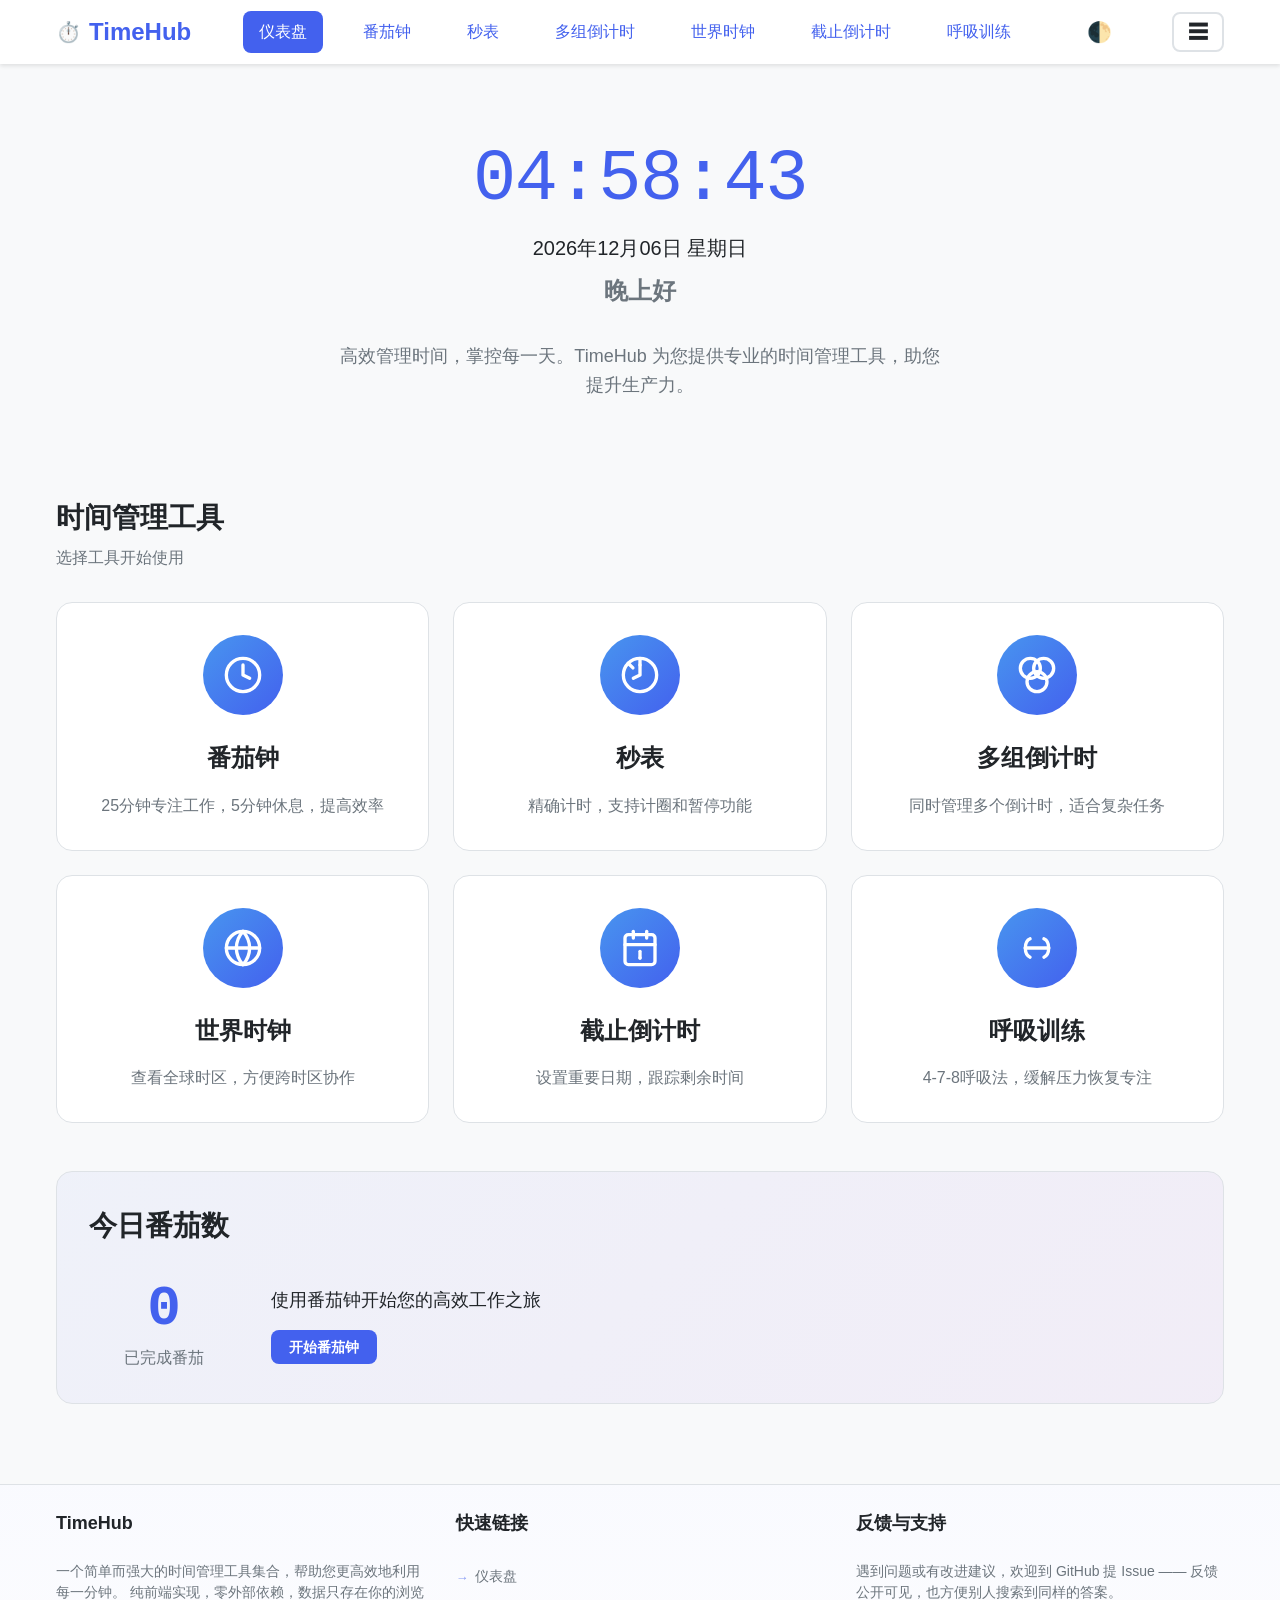
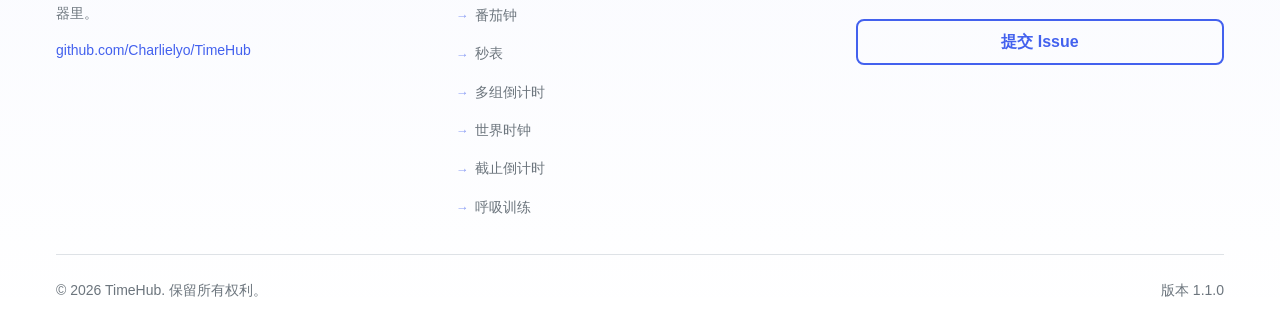
==== commit 2535e6e6: "docs: 补充界面截图，反馈入口改为 GitHub Issues 截图 - 新增 screenshots/：9 张真实运行截图（6 个工具 + 深色主题 + 手机端），   README 增加「界面" ====
--- a/index.html
+++ b/index.html
@@ -200,10 +200,11 @@
           <h3 class="footer-title">TimeHub</h3>
           <p class="footer-description">
             一个简单而强大的时间管理工具集合，帮助您更高效地利用每一分钟。
-            纯前端实现，数据只存在你的浏览器里。
+            纯前端实现，零外部依赖，数据只存在你的浏览器里。
           </p>
-          <!-- 想加仓库/社交链接就放这里，例如：
-               <div class="footer-social"><a class="social-link" href="https://github.com/…">…</a></div> -->
+          <p class="footer-description">
+            <a href="https://github.com/Charlielyo/TimeHub" target="_blank" rel="noopener">github.com/Charlielyo/TimeHub</a>
+          </p>
         </div>
 
         <div class="footer-section">
@@ -222,9 +223,9 @@
         <div class="footer-section">
           <h3 class="footer-title">反馈与支持</h3>
           <p class="footer-description">
-            如果您遇到任何问题或有改进建议，欢迎联系我们。
+            遇到问题或有改进建议，欢迎到 GitHub 提 Issue —— 反馈公开可见，也方便别人搜索到同样的答案。
           </p>
-          <a href="mailto:support@timehub.example.com" class="btn btn-outline">发送反馈</a>
+          <a href="https://github.com/Charlielyo/TimeHub/issues" class="btn btn-outline" target="_blank" rel="noopener">提交 Issue</a>
         </div>
       </div>
 
--- a/css/layout.css
+++ b/css/layout.css
@@ -201,6 +201,9 @@
   transform: translateX(4px);
 }
 
+/* 页脚社交按钮：当前模板未使用（页脚只放了仓库链接和反馈按钮），
+   保留样式供需要时启用——在各页 footer 里加：
+   <div class="footer-social"><a class="social-link" href="…" aria-label="…">…</a></div> */
 .footer-social {
   display: flex;
   gap: var(--spacing-md);
